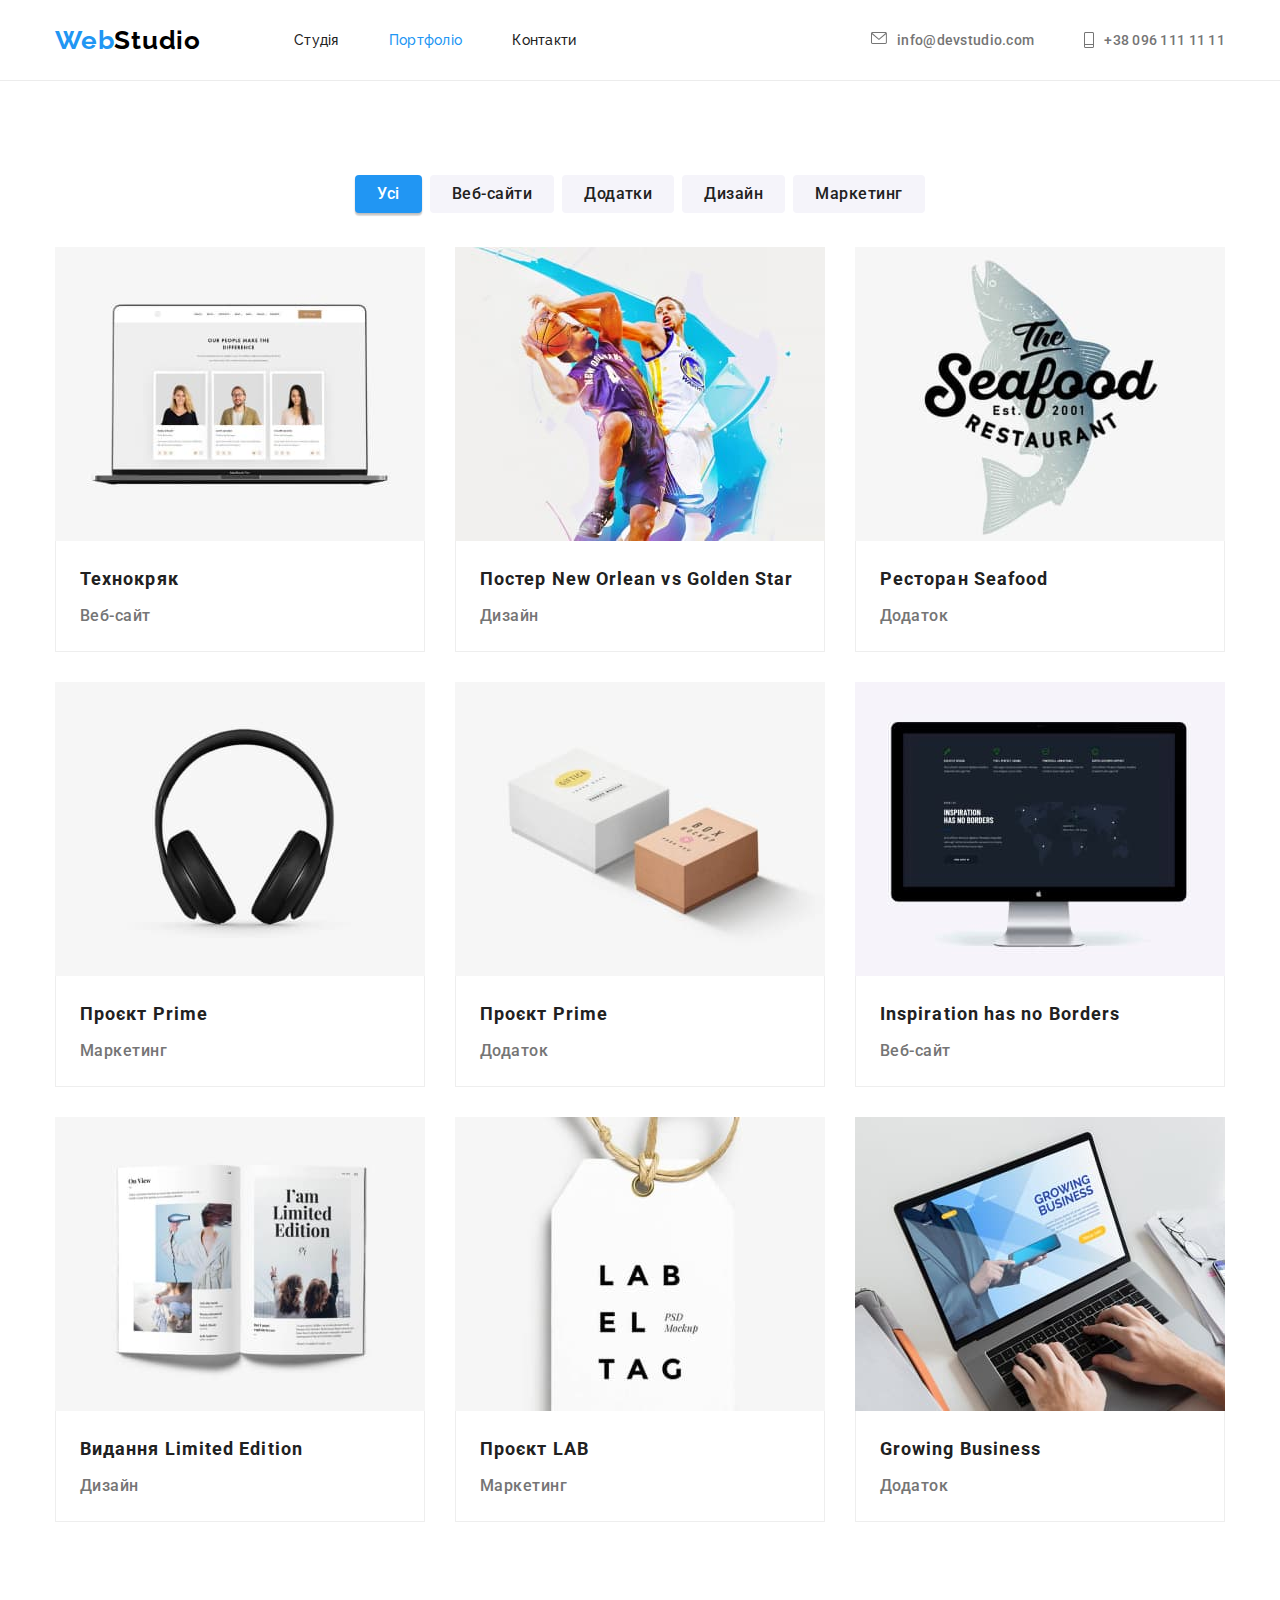
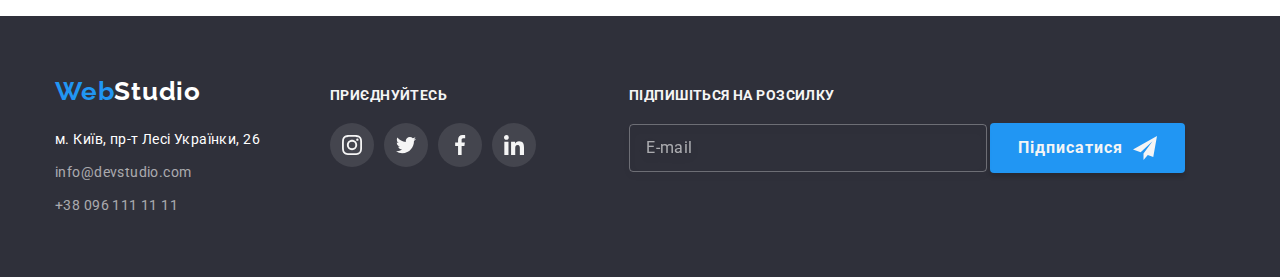
==== portfolio.html @ 1e60bfda "Initial commit" ====
<!DOCTYPE html>
<html lang="uk">
  <head>
    <meta charset="UTF-8" />
    <meta http-equiv="X-UA-Compatible" content="IE=edge" />
    <meta name="viewport" content="width=device-width, initial-scale=1.0" />
    <title>Портфоліо</title>
     <!--Fonts-->
     <link rel="preconnect" href="https://fonts.googleapis.com" />
    <link rel="preconnect" href="https://fonts.gstatic.com" crossorigin />
    <link
      href="https://fonts.googleapis.com/css2?family=Raleway:wght@700&family=Roboto:wght@400;500;700;900&display=swap"
      rel="stylesheet"
    />
    <link rel="stylesheet" href="./css/modern-normalize.css">
   <!--Portfolio styles-->
     <link rel="stylesheet" href="./css/portfolio.css">
  </head>
  <body class="body">
    <!--Шапка сторінки-->
    <header class="header">
      <div class="container header-container">
      <nav class="header-nav">
        <a class="menu-link current" href="logo">Web<span class="menu-link">Studio</span></a>
        <ul class="list header-list">
          <li class="list-item">
            <a class="link menu-link" href="./index.html">Студія</a>
          </li>
          <li class="list-item">
            <a class="link current menu-link" href="портфоліо">Портфоліо</a>
          </li>
          <li class="list-item">
            <a class="link menu-link" href="контакти">Контакти</a>
          </li>
        </ul>
      </nav>
      <ul class="list header-list list-contact">
        <li class="list-item" >
          <a class="link-item contacts-link" href="mailto:info@devstudio.com">
            <svg class="contacts-icon" width="16" height="12">
              <use href="./images/icons.svg#envelope"></use>
            </svg>info@devstudio.com</a>
        </li>
        <li class="list-item">
          <a class="link-item contacts-link" href="tel:+380961111111">
            <svg class="contacts-icon" width="10" height="16">
              <use href="./images/icons.svg#Vector"></use>
            </svg>+38 096 111 11 11</a>
        </li>
      </ul>
    </div>
    </header>
    <main>
       <!--Портфоліо-->
      <section class="section group">
        <div class="container">
        <h1 class="visually-hidden">Портфоліо</h1>
        <ul class="list list-group item-group">
          <li class="list-item"><button class="btn current" type="button">Усі</button></li>
          <li class="list-item"><button class="btn" type="button">Веб-сайти</button></li>
          <li class="list-item"><button class="btn" type="button">Додатки</button></li>
          <li class="list-item"><button class="btn" type="button">Дизайн</button></li>
          <li class="list-item"><button class="btn" type="button">Маркетинг</button></li>
        </ul>
        <ul class="list list-section container flex-container">
          <li class="list-item-group flex-element">
            <a class="link-group"
            href=""
        target="_blank"
        rel="noopener noreferrer">
        <div class="thumb">
            <img class="img"
              src="./images/portfolio/img-1.jpg"
              alt="три фотографії на екрані ноутбука, дівчина-хлопець-дівчина "
              width="370"
              height="294"
            />
            <div class="overlay">
              <p class="overlay-desc">Ресурс пропонує комплексні пропозиції з різним рівнем функціоналу та сервісів. Все це дозволить відвідувачу отримати вичерпні відомості про компанію чи приватну особу.</p>
            </div>
          </div>
            <div class="group-nav">
            <h2 class="main-title flex-main">Технокряк</h2>
            <p class="title flex-title">Веб-сайт</p>
          </div>
        </a>
          </li>
          <li class="list-item-group flex-element">
            <a class="link-group"
            href=""
        target="_blank"
        rel="noopener noreferrer">
        <div class="thumb">
            <img class="img"
              src="./images/portfolio/img-2.jpg"
              alt="Два баскетболіста у одного в руках м'яч"
              width="370"
              height="294"
            />
            <div class="overlay">
              <p class="overlay-desc">Ресурс пропонує комплексні пропозиції з різним рівнем функціоналу та сервісів. Все це дозволить відвідувачу отримати вичерпні відомості про компанію чи приватну особу.</p>
            </div>
          </div>
            <div class="group-nav">
            <h2 class="main-title flex-main">Постер New Orlean vs Golden Star</h2>
            <p class="title flex-title">Дизайн</p>
          </div>
          </a>
          </li>
          <li class="list-item-group flex-element">
            <a class="link-group"
            href=""
        target="_blank"
        rel="noopener noreferrer">
        <div class="thumb">
            <img class="img"
              src="./images/portfolio/img-3.jpg"
              alt="логотип ресторану SeaFood"
              width="370"
              height="294"
            />
            <div class="overlay">
              <p class="overlay-desc">Ресурс пропонує комплексні пропозиції з різним рівнем функціоналу та сервісів. Все це дозволить відвідувачу отримати вичерпні відомості про компанію чи приватну особу.</p>
            </div>
          </div>
            <div class="group-nav">
            <h2 class="main-title flex-main">Ресторан Seafood</h2>
            <p class="title flex-title">Додаток</p>
          </div>
          </a>
          </li>
          <li class="list-item-group flex-element">
            <a class="link-group"
            href=""
        target="_blank"
        rel="noopener noreferrer">
        <div class="thumb">
            <img class="img"
              src="./images/portfolio/img-4.jpg"
              alt="Чорні навушники"
              width="370"
              height="294"
            />
            <div class="overlay">
              <p class="overlay-desc">Ресурс пропонує комплексні пропозиції з різним рівнем функціоналу та сервісів. Все це дозволить відвідувачу отримати вичерпні відомості про компанію чи приватну особу.</p>
            </div>
          </div>
            <div class="group-nav">
            <h2 class="main-title flex-main">Проєкт Prime</h2>
            <p class="title flex-title">Маркетинг</p>
          </div>
          </a>
          </li>
          <li class="list-item-group flex-element">
            <a class="link-group"
            href=""
        target="_blank"
        rel="noopener noreferrer">
        <div class="thumb">
            <img class="img"
              src="./images/portfolio/img-5.jpg"
              alt="Дві коробки біла та коричнева"
              width="370"
              height="294"
            />
            <div class="overlay">
              <p class="overlay-desc">Ресурс пропонує комплексні пропозиції з різним рівнем функціоналу та сервісів. Все це дозволить відвідувачу отримати вичерпні відомості про компанію чи приватну особу.</p>
            </div>
          </div>
            <div class="group-nav">
            <h2 class="main-title flex-main">Проєкт Prime</h2>
            <p class="title flex-title">Додаток</p>
          </div>
          </a>
          </li>
          <li class="list-item-group flex-element">
            <a class="link-group"
            href=""
        target="_blank"
        rel="noopener noreferrer">
        <div class="thumb">
            <img class="img"
              src="./images/portfolio/img-6.jpg"
              alt="Монітор комп'ютера"
              width="370"
              height="294"
            />
            <div class="overlay">
              <p class="overlay-desc">Ресурс пропонує комплексні пропозиції з різним рівнем функціоналу та сервісів. Все це дозволить відвідувачу отримати вичерпні відомості про компанію чи приватну особу.</p>
            </div>
          </div>
            <div class="group-nav">
            <h2 class="main-title flex-main">Inspiration has no Borders</h2>
            <p class="title flex-title">Веб-сайт</p>
          </div>
          </a>
          </li>
          <li class="list-item-group flex-element">
            <a class="link-group"
            href=""
        target="_blank"
        rel="noopener noreferrer">
        <div class="thumb">
            <img class="img"
              src="./images/portfolio/img-7.jpg"
              alt="Розворот книги, відкрита книга"
              width="370"
              height="294"
            />
            <div class="overlay">
              <p class="overlay-desc">Ресурс пропонує комплексні пропозиції з різним рівнем функціоналу та сервісів. Все це дозволить відвідувачу отримати вичерпні відомості про компанію чи приватну особу.</p>
            </div>
          </div>
            <div class="group-nav">
            <h2 class="main-title flex-main">Видання Limited Edition</h2>
            <p class="title flex-title">Дизайн</p>
          </div>
          </a>
          </li>
          <li class="list-item-group flex-element">
            <a class="link-group"
            href=""
        target="_blank"
        rel="noopener noreferrer">
        <div class="thumb">
            <img class="img"
              src="./images/portfolio/img-8.jpg"
              alt="Ярлик Lab El Tag"
              width="370"
              height="294"
            />
            <div class="overlay">
              <p class="overlay-desc">Ресурс пропонує комплексні пропозиції з різним рівнем функціоналу та сервісів. Все це дозволить відвідувачу отримати вичерпні відомості про компанію чи приватну особу.</p>
            </div>
          </div>
            <div class="group-nav">
            <h2 class="main-title flex-main">Проєкт LAB</h2>
            <p class="title flex-title">Маркетинг</p>
          </div>
          </a>
          </li>
          <li class="list-item-group flex-element ">
            <a class="link-group"
            href=""
        target="_blank"
        rel="noopener noreferrer">
        <div class="thumb">
            <img class="img"
              src="./images/portfolio/img-9.jpg"
              alt="Відкритий ноутбук, руки на клавіатурі"
              width="370"
              height="294"
            />
            <div class="overlay">
              <p class="overlay-desc">Ресурс пропонує комплексні пропозиції з різним рівнем функціоналу та сервісів. Все це дозволить відвідувачу отримати вичерпні відомості про компанію чи приватну особу.</p>
            </div>
          </div>
            <div class="group-nav">
            <h2 class="main-title flex-main">Growing Business</h2>
            <p class="title flex-title">Додаток</p>
          </div>
          </li>
        </ul>
      </div>
      </section>
    </main>
    <footer class="footer">
      <div class="container footer-nav">
        <div>
      <a class="footer-main active" href="logo"
        >Web<span class="footer-main">Studio</span></a>
      <address class="contacts-adress">
        <ul class="list">
        <li class="footer-list-item">
            <a class="footer-link"
              href="https://goo.gl/maps/s3Mqh6uCzs6kodaZ7"
              target="_blank"
              rel="noopener no referrer"
              >м. Київ, пр-т Лесі Українки, 26</a>
          </li>
          <li class="footer-list-item">
            <a class="footer-link-item" href="mailto:info@devstudio.com"
              >info@devstudio.com</a>
          </li>
          <li class="footer-list-item">
            <a class="footer-link-item" href="tel:+380961111111"
              >+38 096 111 11 11</a>
          </li>
        </ul>
      </address>
    </div>
    <div class="socials-nav">
      <p class="socials-title">Приєднуйтесь</p>
      <ul class="list socials-list">
        <li class="socials-item">
        <a class="socials-link-icon"
        href="http://instagram.com"
        target="_blank"
        rel="noopener noreferrer"
        aria-label="Instagram">
        <svg class="socials-icon" width="20" height="20">
          <use href="./images/icons.svg#instagram"></use>
        </svg>
      </a>
        </li>
        <li class="socials-item">
          <a class="socials-link-icon"
        href="http://twitter.com"
        target="_blank"
        rel="noopener noreferrer"
        aria-label="Twitter">
        <svg class="socials-icon" width="20" height="20">
          <use href="./images/icons.svg#twitter"></use>
        </svg>
      </a>
        </li>
        <li class="socials-item">
          <a class="socials-link-icon"
        href="http://facebook.com"
        target="_blank"
        rel="noopener noreferrer"
        aria-label="Facebook">
        <svg class="socials-icon" width="20" height="20">
          <use href="./images/icons.svg#facebook"></use>
        </svg>
      </a>
        </li>
        <li class="socials-item">
          <a class="socials-link-icon"
        href="http://linkedin.com"
        target="_blank"
        rel="noopener noreferrer"
        aria-label="linkedin">
        <svg class="socials-icon" width="20" height="20">
          <use href="./images/icons.svg#linkedin"></use>
        </svg>
      </a>
        </li>
      </ul>
    </div>
    <div  class="form-field">
      <p class="form-nav">Підпишіться на розсилку</p>
      <form class="form" >
      <label class="">
      <input class="form-input" type="email" name="mail" id="mail" placeholder="E-mail">
        </label>
        <button class="form-btn" type="submit">
          Підписатися<svg class="btn-icon" width="24" height="24">
            <use href="./images/icon-send.svg#icon-send"></use>
          </svg></button>
    
    </div>
  </form>
  </div>
  </footer>
  </body>
</html>
---- css/portfolio.css ----
:root {
  /*Fonts*/
  --main-font: "Roboto", sans-serif;
  --secondary-font: "Raleway", sans-serif;

  /*Text color*/
  --main-txt-cl: #212121;
  --dark-txt-cl:  #000000;
  --accent-txt-cl: #2196f3;
  --light-txt-cl: #ffffff;
  --lightgrey-txt-cl: #757575;

  /*Background color*/
  --main-bg-cl: #f5f5f5;
  --accent-bg-cl: #2196f3;
  --light-bg-cl: #ffffff;
  --secondary-light-bg-cl: #f5f4fa;
  --secondary-accent-bg-cl: #188ce8;
  --darkgrey-bg-cl: #2f303a;
  /*Others*/
  --animation: 250ms cubic-bezier(0.4, 0, 0.2, 1);
}

/*Custom styles*/


.body {
  font-family: "Roboto", sans-serif;
  font-weight: 500;
  font-size: 14px;
  line-height: calc(16 / 14);
  letter-spacing: 0.02em;
  color: var(--main-txt-cl);
}
.list {
  margin: 0;
  padding: 0;
}
.container {
  width: 1200px;
  padding-left: 15px;
  padding-right: 15px;
  margin-left: auto;
  margin-right: auto;
}

/*Утиліти*/

.list {
  padding: 0;
  margin: 0;
  list-style: none;
  text-decoration: none;
}

/*Шапка сторінки*/

.header-container {
  display: flex;
  align-items: center;
 
  
}

.header-nav{
  display: flex;
  align-items: center;
}

.header-list {
  display: flex;
  margin-left: 93px;

}
.header-list {
  gap: 50px;
}
.list-contact{
  margin-left: auto;
}
.link {
  position: relative;
}
.current::after {
content: '';
display: block;
left: 0;
bottom: 0;


position: absolute;

transition: opacity 250ms cubic-bezier(0.4, 0, 0.2, 1);

width: 100%;
height:4px ;

border-radius: 2px;
}
.menu-link:hover::after {
  content: '';
display: block;
left: 0;
bottom: 0;


position: absolute;

transition: opacity 250ms cubic-bezier(0.4, 0, 0.2, 1);

width: 100%;
height:4px ;
background: var(--accent-bg-cl);
border-radius: 2px;
}
.link.current {
  color: var(--accent-txt-cl);
  transition: color var(--animation);
}


/*Портфоліо*/

.list-group {
display: flex;
gap: 8px;
margin-bottom: 34px;
justify-content: center;

}
.section {
padding-top: 94px;
padding-bottom: 94px;

}

.thumb {
  position: relative;
  content: '';

  overflow: hidden;
}

.overlay {
  position: absolute;
  content: '';
  top: 0;
  left: 0;

  transform: translateY(100%);

  width: 100%;
  height: 100%;
  background-color: rgba(33, 150, 243, 0.9);
  transition: transform 250ms cubic-bezier(0.4, 0, 0.2, 1);
  color:var(--light-txt-cl);
}
.link-group:hover .overlay,
.link-group:focus .overlay {

  transform: translateY(0);
}
.overlay-desc {
  padding: 63px 24px;
  margin: 0;
  
 
font-weight: 400;
font-size: 18px;
line-height: calc(28 / 18);
letter-spacing: 0.03em;

color:var(--light-txt-cl);

}

.overlay:hover::after {
  transform: translateY(-50%);
}

/*flex-element*/

.flex-container {
  display: flex;
  flex-wrap: wrap;
  margin-right: -30px;
  margin-bottom: -30px;


}

 .flex-element {
 
  margin-right: 30px;
  margin-bottom: 30px;
 
}


.flex-main {
display: block;
margin: 0;
padding: 0;



}
.flex-title {
 margin: 0;
padding: 0;
margin-top: 4px;

}

/*footer*/
.footer {
  padding-top: 60px;
  padding-bottom: 60px;
}

.contacts-adress {
  margin-top: 20px;
}
.footer-nav {
  display: flex;
align-items: baseline;
}
.socials-nav {
  margin-left: 70px;

}



.footer-list-item,
.socials-item {
  text-align: left;
  display: block;

}

.footer-list-item:not(:last-child) {
  margin-bottom: 9px; 
  
}
.form {
  gap: 12px;
}
.form-nav {
  margin: 0;
  margin-bottom: 20px;
  font-weight: 700;
  font-size: 14px;
  line-height: calc(16 / 14);
  letter-spacing: 0.03em;
  text-transform: uppercase;

  color: var(--main-bg-cl);
}
.options {
  padding: 0;
  margin: 0;
  width: 570px;
}
.options-mail {
  position: absolute;
  display: flex;
  padding: 0;
  margin: 0;

  gap: 12px;
  text-decoration: none;
}
.form-field {
  width: 570px;
  margin-left: 93px;
}

.form-field input {
  width: 358px;
  margin: 0;

  padding-top: 15px;
  padding-bottom: 15px;
  padding-left: 16px;

  border: 1px solid rgba(255, 255, 255, 0.3);
  filter: drop-shadow(0px 4px 4px rgba(0, 0, 0, 0.15));
  border-radius: 4px;
  background-color: inherit;
  transition: border-color var(--animation);
}
.form-field input:hover {
  border-color: var(--accent-bg-cl);
}

.form-field input::placeholder {
  font-family: inherit;
  font-style: normal;
  font-weight: 400;
  font-size: 16px;
  line-height: var(20 / 16);
  display: flex;
  align-items: center;
  letter-spacing: 0.03em;

  color: rgba(255, 255, 255, 0.6);
}

.form-btn {
  display: inline-flex;
  font-family: inherit;
  font-weight: 700;
  font-size: 16px;
  line-height: calc(30 / 16);
  cursor: pointer;
  border: none;
  padding: 10px 28px;
  

  align-items: center;
  text-align: center;
  letter-spacing: 0.06em;

  color: var(--main-bg-cl);
  background-color: var(--accent-bg-cl);
  box-shadow: 0px 4px 4px rgba(0, 0, 0, 0.15);
  border-radius: 4px;
  transition: background-color var(--animation);
}
.form-btn:hover,
.form-btn:focus {
  background-color: var(--secondary-accent-bg-cl);
}
.btn-icon {
  
  fill: currentColor;
  margin-left: 10px;
}


.form-email {
  display: flex;
}
/*icons*/
.contacts-link {
  display: flex;
  gap: 10px;
  justify-content: center;
  text-align: center;
  color: var(--light-txt-cl);
}
.contacts-icon {
  fill: currentColor;
  
}
.contacts-link {
  padding-top: 32px;
  padding-bottom: 32px;
}


/*Шапка сторінки*/

.header {
  background-color: var(--main-font);
  border-bottom: 1px solid #ECECEC;
}


.header .link {
  display: block;
  padding-top: 32px;
  padding-bottom: 32px;

  text-decoration: none;
  font-weight: 500;
  font-size: 14px;
  line-height: calc(16 / 14);
  letter-spacing: 0.02em;
  color: var(--main-txt-cl);
  transition: color var(--animation);
}
.header .link:hover,
.header .link:focus {
  color: var(--accent-txt-cl);
}

.link-item:hover,
.link-item:focus {
  color: var(--accent-txt-cl);
}
.link-item {
  color: var(--lightgrey-txt-cl);
  text-decoration: none;
  transition: color var(--animation);
}

.menu-link {
  font-family: "Raleway", sans-serif;
  text-decoration: none;
  font-weight: 700;
  font-size: 26px;
  line-height: calc(31 / 26);
  letter-spacing: 0.03em;
  color:var(--dark-txt-cl);
}

.menu-link.current,
.link .current {
  color: var(--accent-txt-cl);
}

.list {
  list-style: none;
}

/*Портфоліо*/

.visually-hidden {
  position: absolute;
  white-space: nowrap;
  width: 1px;
  height: 1px;
  overflow: hidden;
  border: 0;
  padding: 0;
  clip: rect(0 0 0 0);
  clip-path: inset(50%);
  margin: -1px;
}
.btn {
  display: inline-block;
  padding: 6px 22px;
  border: none;


  font-family: inherit;
  cursor: pointer;
  font-weight: 500;
  background:var(--secondary-light-bg-cl);
  border-radius: 4px;
  font-size: 16px;
  line-height: calc(26 / 16);
  text-align: center;
  letter-spacing: 0.03em;
  color: var(--main-txt-cl);
  transition: color var(--animation), background-color var(--animation), box-shadow var(--animation);
}
.btn:hover,
.btn:focus {
  background-color: var(--secondary-accent-bg-cl);
}

.btn.current {
  background: var(--accent-bg-cl);
  box-shadow: 0px 3px 1px rgba(0, 0, 0, 0.1), 0px 1px 2px rgba(0, 0, 0, 0.08),
    0px 2px 2px rgba(0, 0, 0, 0.12);
  color: var(--light-txt-cl);
}

.list-item-group {
  width: 370px;
  margin-right: 30px;
  margin-bottom: 30px;

}
.group-nav  {
  padding: 20px 24px;
  border-bottom: 1px solid #EEEEEE;
   border-left: 1px solid #EEEEEE;
   border-right: 1px solid #EEEEEE;
   
  }
  .link-group {
    display: block;
    text-decoration: none;
    transition: box-schadow var(--animation);
  }
  .link-group:hover,
  .link-group:focus {
    box-shadow: 0px 1px 1px rgba(0, 0, 0, 0.12), 0px 4px 4px rgba(0, 0, 0, 0.06), 1px 4px 6px rgba(0, 0, 0, 0.16); 
  }
  .img {
    display: block;
  }

 

.main-title {
  font-family: inherit;
  font-weight: 700;
  font-size: 18px;
  line-height: calc(36 / 18);
  letter-spacing: 0.06em;
  color: var(--main-txt-cl);
 
}

.title {
  font-size: 16px;
  line-height: calc(30 / 16);
  letter-spacing: 0.03em;
  color: var(--lightgrey-txt-cl);
}

/*footer*/
.footer {
  background: var(--darkgrey-bg-cl);
  padding-top: 60px;
  padding-bottom: 60px;
}
.footer-main {
  font-family: "Raleway", sans-serif;
  text-decoration: none;
  font-weight: 700;
  font-size: 26px;
  line-height: calc(31 / 26);
  letter-spacing: 0.03em;
  color: var(--light-txt-cl);
}
.footer-main.active {
  color: var(--accent-txt-cl);
}
.footer-list-item {
  list-style: none;
}

.footer-link,
.footer-link-item {
  font-style: normal;
  text-decoration: none;
  font-weight: 400;
  font-size: 14px;
  line-height: calc(24 / 14);
  letter-spacing: 0.03em;
  color: var(--light-txt-cl);
}
.footer-link-item {
  color: rgba(255, 255, 255, 0.6);
  transition: color var(--animation);
}
.footer-link-item:hover,
.footer-link-item:focus {
  color: var(--accent-txt-cl);
}
/*social*/
.socials-list {
  display: flex;
  gap: 10px;

}
.footer-section {
  display: flex;

}
.socials-section {
  margin-left: 70px;
}
.socials-link-icon {
  display: flex;
  width: 44px;
  height: 44px;
 color:var(--main-bg-cl);
 background-color:rgba(255, 255, 255, 0.1);
  justify-content: center;
  align-items: center;
  border-radius: 50%;
  transition: background-color var(--animation);
}
.socials-link-icon:hover,
.socials-link-icon:focus {
  background-color: var(--accent-txt-cl);

}
.socials-link-icon.current {
  background-color: var(--accent-bg-cl);
}
.socials-list {
  display: flex;
  gap: 10px;

}
.socials-title {
  color: var(--main-bg-cl);
  font-family: 'Roboto';
font-style: normal;
font-weight: 700;
font-size: 14px;
line-height: 16px;
letter-spacing: 0.03em;
text-transform: uppercase;
margin-top: 0;
margin-bottom: 20px;

}
.socials-icon{
  fill: currentColor;
}
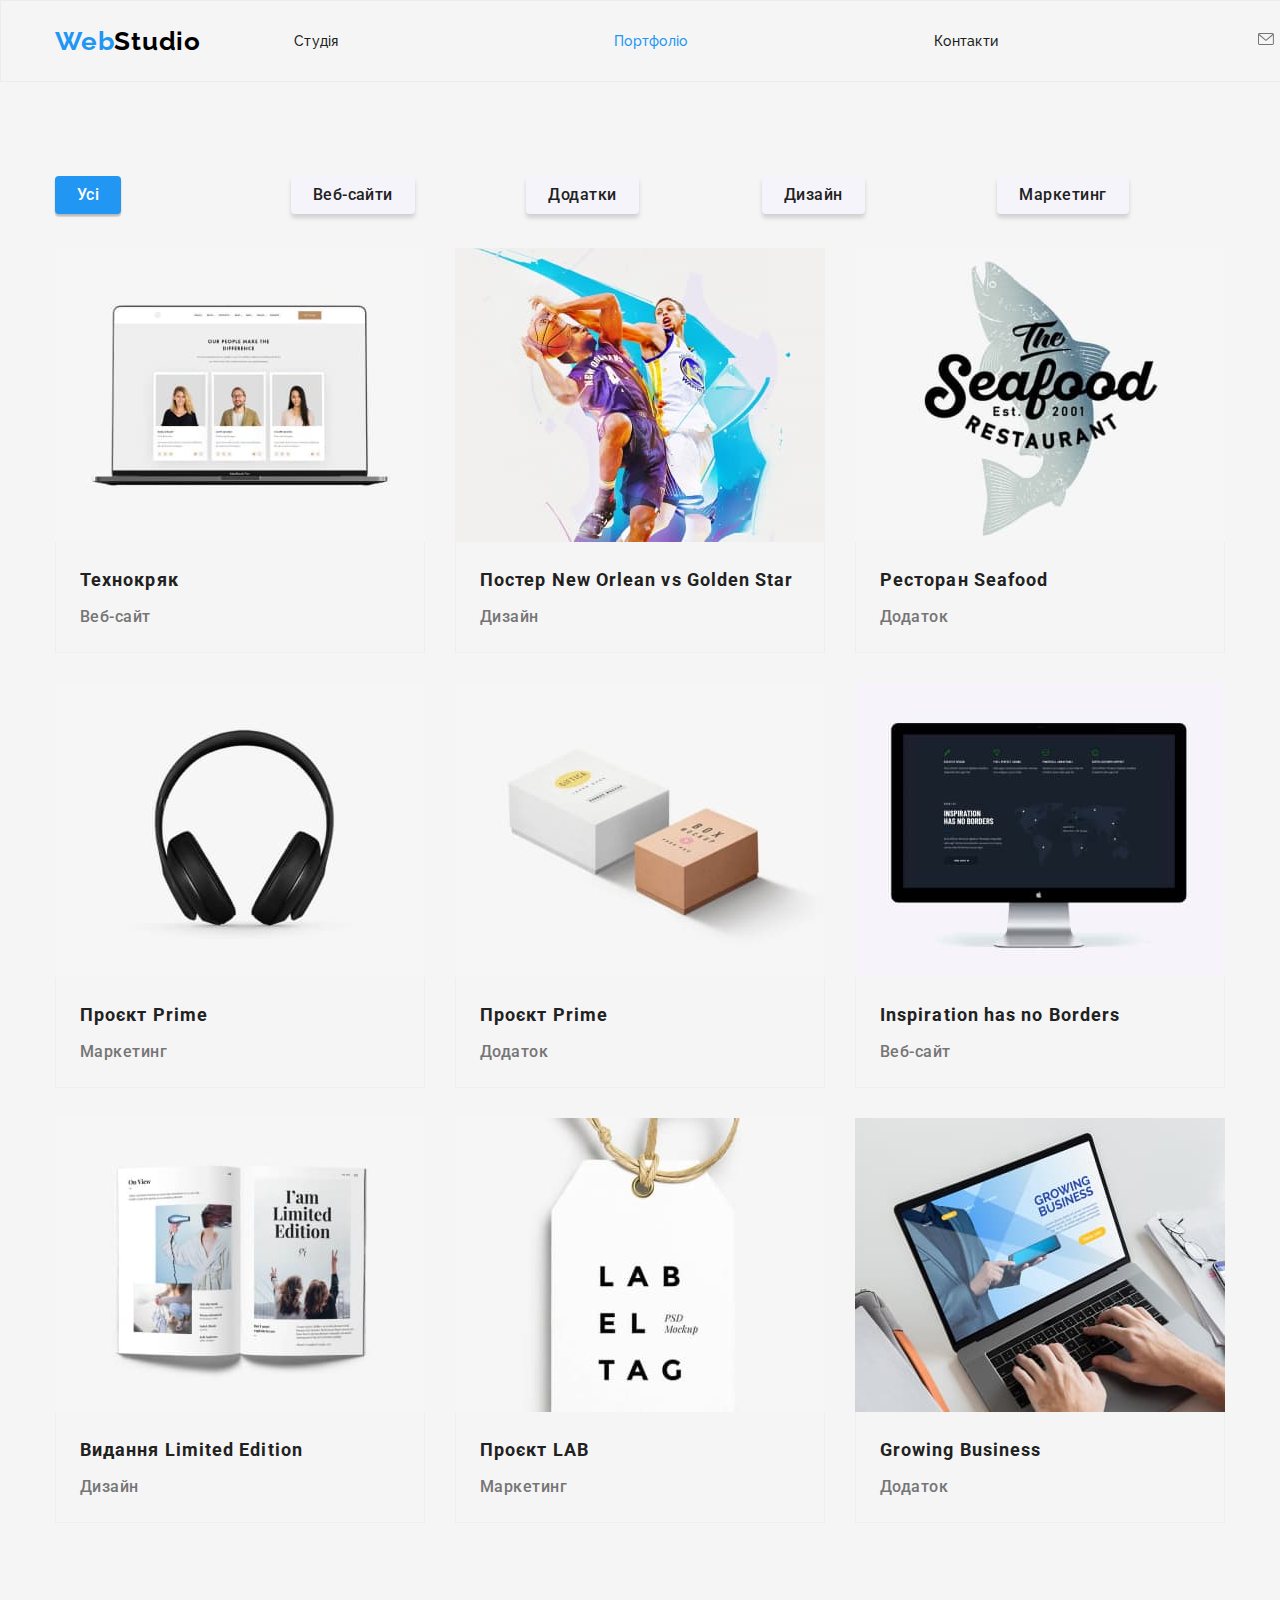
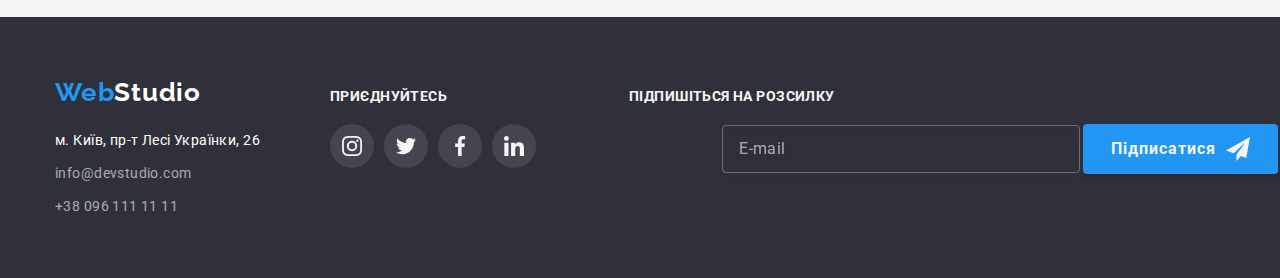
==== commit c68f03ab: "add" ====
--- a/portfolio.html
+++ b/portfolio.html
@@ -12,8 +12,10 @@
       href="https://fonts.googleapis.com/css2?family=Raleway:wght@700&family=Roboto:wght@400;500;700;900&display=swap"
       rel="stylesheet"
     />
+
     <link rel="stylesheet" href="./css/modern-normalize.css">
    <!--Portfolio styles-->
+   <link rel="stylesheet" href="./css/main.min.css"/>
      <link rel="stylesheet" href="./css/portfolio.css">
   </head>
   <body class="body">
--- a/css/main.min.css
+++ b/css/main.min.css
@@ -0,0 +1 @@
+:root{--main-font: "Roboto", sans-serif;--secondary-font: "Raleway", sans-serif;--main-txt-cl: #212121;--second-txt-cl: #000000;--light-txt-cl: #757575;--accent-txt-cl: #2196f3;--second-light-txt-cl: #afb1b8;--main-bg-cl: #ffffff;--secondary-bg-cl: #2f303a;--accent-bg-cl: #2196f3;--secondary-accent-bg-cl: #188ce8;--light-bg-cl: #f5f4fa;--animation: 250ms cubic-bezier(0.4, 0, 0.2, 1)}.body{color:var(--main-txt-cl);background-color:var(--main-bg-cl);letter-spacing:.03em;font-family:"Roboto",sans-serif;text-decoration:none}.list{margin:0;padding:0}.header{background:var(--main-bg-cl);border:1px solid #ececec}.list{padding:0;margin:0;list-style:none;text-decoration:none}.container{width:1200px;padding-left:15px;padding-right:15px;margin-left:auto;margin-right:auto}.header__container{display:-webkit-box;display:-ms-flexbox;display:flex;-webkit-box-align:center;-ms-flex-align:center;align-items:center}.visually-hidden{position:absolute;white-space:nowrap;width:1px;height:1px;overflow:hidden;border:0;padding:0;clip:rect(0 0 0 0);-webkit-clip-path:inset(50%);clip-path:inset(50%);margin:-1px}.container{width:1200px;padding-left:15px;padding-right:15px;margin-left:auto;margin-right:auto}.nav{display:-webkit-box;display:-ms-flexbox;display:flex;-webkit-box-align:center;-ms-flex-align:center;align-items:center}.nav__list{display:-webkit-box;display:-ms-flexbox;display:flex;margin-left:93px;gap:50px}.nav__list--contacts{margin-left:auto}.nav__link{display:block;padding-top:32px;padding-bottom:32px;color:var(--main-txt-cl);text-decoration:none;font-weight:500;font-size:14px;line-height:1.1428571429;letter-spacing:.02em;-webkit-transition:color var(--animation);transition:color var(--animation)}.nav__item{position:relative}.nav__item--socials{text-align:left;display:block}.nav__link:hover::after{position:absolute;left:0;bottom:-1px;-webkit-transition:opacity 250ms cubic-bezier(0.4, 0, 0.2, 1);transition:opacity 250ms cubic-bezier(0.4, 0, 0.2, 1);content:"";display:block;width:100%;height:4px;background-color:var(--accent-txt-cl);border-radius:2px}.nav__contacts{padding-top:32px;padding-bottom:32px}.nav__contacts--link.link{display:-webkit-box;display:-ms-flexbox;display:flex;gap:10px;-webkit-box-pack:center;-ms-flex-pack:center;justify-content:center;-webkit-box-align:center;-ms-flex-align:center;align-items:center;color:var(--light-txt-cl)}.nav__contacts--link.link{color:var(--light-txt-cl);text-decoration:none;fill:currentColor;-webkit-transition:color var(--animation);transition:color var(--animation)}.nav__icon{fill:none;fill:var(--light-txt-cl);-webkit-transition:color var(--animation);transition:color var(--animation)}.nav__icon:hover,.nav__icon:focus{color:var(--accent-txt-cl)}.nav__icon--contacts{fill:currentColor}.nav__logo{font-family:"Raleway",sans-serif;text-decoration:none;font-weight:700;font-size:26px;line-height:1.1923076923;letter-spacing:.03em;color:var(--second-txt-cl)}.nav__logo.current{color:var(--accent-txt-cl)}.header .nav__link{display:block;padding-top:32px;padding-bottom:32px;color:var(--main-txt-cl);text-decoration:none;font-weight:500;font-size:14px;line-height:1.1428571429;letter-spacing:.02em;-webkit-transition:color var(--animation);transition:color var(--animation)}.header .link:hover,.header .link:focus{color:var(--accent-txt-cl)}.link.current{color:var(--accent-txt-cl);-webkit-transition:color var(--animation);transition:color var(--animation)}.current::after{position:absolute;left:0;bottom:-1px;-webkit-transition:opacity 250ms cubic-bezier(0.4, 0, 0.2, 1);transition:opacity 250ms cubic-bezier(0.4, 0, 0.2, 1);content:"";display:block;width:100%;height:4px;border-radius:2px}.section__nav{width:1600px;height:600px;padding-top:200px;padding-bottom:200px;margin-left:auto;margin-right:auto;background-image:-webkit-gradient(linear, left top, right top, from(rgba(47, 48, 58, 0.4)), to(rgba(47, 48, 58, 0.4))),url(../images/backgroundimage.jpg);background-image:linear-gradient(to right, rgba(47, 48, 58, 0.4), rgba(47, 48, 58, 0.4)),url(../images/backgroundimage.jpg);background-repeat:no-repeat;background-size:cover;background-position:center;background-color:var(--secondary-bg-cl);text-align:center}.section__nav--title{font-family:"Roboto",sans-serif;font-style:normal;text-transform:uppercase;font-weight:900;font-size:44px;line-height:1.3636363636;letter-spacing:.06em;color:var(--main-bg-cl);margin-bottom:30px;width:700px;margin-left:auto;margin-right:auto}.section__nav--title{margin-bottom:30px;margin-top:0;text-align:center}.section__feature{padding-top:94px}.section__feature-list{display:-webkit-box;display:-ms-flexbox;display:flex;gap:30px}.section__feature-item{width:260px}.section{padding-top:94px;padding-bottom:94px}.section__title{font-family:"Roboto",sans-serif;font-size:36px;line-height:1.1666666667;color:var(--main-txt-cl);letter-spacing:.03em;color:var(--main-txt-cl)}.section__title{padding:0;margin:0;text-align:center;margin-bottom:50px}.section__team{background:var(--light-bg-cl)}.btn{display:inline-block;padding:10px 32px;text-align:center;border:none;background-color:var(--accent-bg-cl);-webkit-box-shadow:0px 4px 4px rgba(0,0,0,.15);box-shadow:0px 4px 4px rgba(0,0,0,.15);border-radius:4px;cursor:pointer;font-family:inherit;font-weight:700;font-size:16px;line-height:1.875;letter-spacing:.06em;color:var(--main-bg-cl);-webkit-transition:background-color var(--animation);transition:background-color var(--animation)}.btn:hover,.btn:focus{background-color:var(--secondary-accent-bg-cl)}.form__btn{display:-webkit-inline-box;display:-ms-inline-flexbox;display:inline-flex;font-family:inherit;font-weight:700;font-size:16px;line-height:1.875;cursor:pointer;border:none;padding:10px 28px;-webkit-box-align:center;-ms-flex-align:center;align-items:center;text-align:center;letter-spacing:.06em;color:var(--main-bg-cl);background-color:var(--accent-bg-cl);-webkit-box-shadow:0px 4px 4px rgba(0,0,0,.15);box-shadow:0px 4px 4px rgba(0,0,0,.15);border-radius:4px;-webkit-transition:background-color var(--animation);transition:background-color var(--animation)}.form__btn__btn:hover,.form__btn__btn:focus{background-color:var(--secondary-accent-bg-cl)}.btn__icon{fill:currentColor;margin-left:10px}.list-item{display:block;color:var(--light-txt-cl);text-decoration:none;-webkit-transition:color var(--animation);transition:color var(--animation)}.list-item .nav__contacts--link:hover,.list-item .list-item .nav__contacts--link:focus{color:var(--accent-txt-cl)}.list-item{background:var(--main-bg-cl);width:270px}.list-item__icon{display:-webkit-box;display:-ms-flexbox;display:flex;height:120px;-webkit-box-pack:center;-ms-flex-pack:center;justify-content:center;-webkit-box-align:center;-ms-flex-align:center;align-items:center;background-color:var(--light-bg-cl);border-radius:4px;margin-bottom:30px}.list-item__title{margin-top:0}.list-item__title{font-family:"Roboto",sans-serif;font-size:14px;text-transform:uppercase;line-height:1.1428571429;color:var(--main-txt-cl)}.list-item__list{margin:0}.list-item__list{font-size:14px;line-height:1.7142857143;color:var(--light-txt-cl);font-family:"Roboto",sans-serif;font-style:normal;letter-spacing:.03em}.list-item__group{width:370px}.list-item__img{display:block}.thumb{content:"";position:relative}.thumb__img{display:block}.overlay{content:"";position:absolute;top:75%;left:0;width:100%;height:25%;background-color:rgba(47,48,58,.8);display:-webkit-box;display:-ms-flexbox;display:flex;-webkit-box-pack:center;-ms-flex-pack:center;justify-content:center;-webkit-box-align:center;-ms-flex-align:center;align-items:center}.overlay__name{margin:0;font-style:normal;font-weight:700;font-size:14px;line-height:1.1428571429;text-align:center;letter-spacing:.03em;text-transform:uppercase;color:var(--main-bg-cl)}.team{padding:30px;-webkit-box-shadow:0px 1px 3px rgba(0,0,0,.12),0px 1px 1px rgba(0,0,0,.14),0px 2px 1px rgba(0,0,0,.2);box-shadow:0px 1px 3px rgba(0,0,0,.12),0px 1px 1px rgba(0,0,0,.14),0px 2px 1px rgba(0,0,0,.2);border-radius:0px 0px 4px 4px}.team__name{font-family:"Roboto",sans-serif;font-style:normal;font-weight:500;letter-spacing:.03em;font-size:16px;line-height:1.1875;margin:0;text-align:center;color:var(--main-txt-cl)}.team__position{font-family:"Roboto",sans-serif;font-style:normal;font-size:16px;line-height:1.1875;color:var(--light-txt-cl);letter-spacing:.03em;margin-top:10px;margin-bottom:16px;text-align:center}.socials{display:-webkit-box;display:-ms-flexbox;display:flex;gap:10px;padding:0;-webkit-box-pack:center;-ms-flex-pack:center;justify-content:center;text-align:center}.socials__item{list-style:none;text-align:left;display:block}.socials__link{display:-webkit-box;display:-ms-flexbox;display:flex;width:44px;height:44px;color:var(--second-light-txt-cl);background-color:var(--main-bg-cl);-webkit-box-pack:center;-ms-flex-pack:center;justify-content:center;-webkit-box-align:center;-ms-flex-align:center;align-items:center;-webkit-transition:color var(--animation),background-color var(--animation);transition:color var(--animation),background-color var(--animation);border-radius:50%}.socials__link:hover,.socials__link:focus{color:var(--main-bg-cl);background-color:var(--accent-bg-cl)}.socials__icon{fill:currentColor}.socials__link--icon{display:-webkit-box;display:-ms-flexbox;display:flex;width:44px;height:44px;color:var(--main-bg-cl);background-color:rgba(255,255,255,.1);-webkit-box-pack:center;-ms-flex-pack:center;justify-content:center;-webkit-box-align:center;-ms-flex-align:center;align-items:center;border-radius:50%;-webkit-transition:background-color var(--animation);transition:background-color var(--animation)}.socials__link--icon:hover,.socials__link--icon:focus{background-color:var(--accent-txt-cl)}.socials__link--icon.current{background-color:var(--accent-bg-cl)}.socials__title{color:var(--main-bg-cl);font-family:"Roboto";font-style:normal;font-weight:700;font-size:14px;line-height:16px;letter-spacing:.03em;text-transform:uppercase;margin-top:0;margin-bottom:20px}.socials__list{display:-webkit-box;display:-ms-flexbox;display:flex;gap:10px}.socials__nav{margin-left:70px}.clients{display:-webkit-box;display:-ms-flexbox;display:flex;margin:0;padding:0;gap:30px;-webkit-box-pack:center;-ms-flex-pack:center;justify-content:center}.clients__item{list-style:none;width:170px;height:92px}.clients__link{display:-webkit-box;display:-ms-flexbox;display:flex;width:100%;height:100%;color:var(--second-light-txt-cl);-webkit-box-pack:center;-ms-flex-pack:center;justify-content:center;-webkit-box-align:center;-ms-flex-align:center;align-items:center;-webkit-box-sizing:border-box;box-sizing:border-box;border:1px solid #afb1b8;border-radius:4px;-webkit-transition:color var(--animation),border-color var(--animation);transition:color var(--animation),border-color var(--animation)}.clients__link:hover,.clients__link:focus{color:var(--accent-bg-cl);border-color:var(--accent-bg-cl)}.footer{background:var(--secondary-bg-cl);padding-top:60px;padding-bottom:60px}.footer__nav{display:-webkit-box;display:-ms-flexbox;display:flex;-webkit-box-align:baseline;-ms-flex-align:baseline;align-items:baseline}.footer__logo{font-family:"Raleway",sans-serif;font-style:normal;text-decoration:none;font-weight:700;font-size:26px;line-height:1.1923076923;letter-spacing:.03em;color:var(--main-bg-cl)}.footer__logo.active{color:var(--accent-txt-cl)}.adress{margin-top:20px}.adress__item{text-align:left;display:block}.adress__item:not(:last-child){margin-bottom:9px}.adress__link{font-family:"Roboto",sans-serif;font-style:normal;text-decoration:none;font-size:14px;line-height:1.7142857143;letter-spacing:.03em;color:var(--main-bg-cl)}.adress__contacts{font-family:"Roboto",sans-serif;font-style:normal;text-decoration:none;font-size:14px;line-height:1.7142857143;letter-spacing:.03em;color:var(--main-bg-cl)}.adress__contacts{color:rgba(255,255,255,.6);-webkit-transition:color var(--animation);transition:color var(--animation)}.adress__contacts:hover,.adress__contacts:focus{color:var(--accent-txt-cl)}.form{width:570px;margin-left:93px}.form__nav{margin:0;margin-bottom:20px;font-weight:700;font-size:14px;line-height:1.1428571429;letter-spacing:.03em;text-transform:uppercase;color:var(--main-bg-cl)}.form__field{gap:12px}.form input{width:358px;margin:0;padding-top:15px;padding-bottom:15px;padding-left:16px;border:1px solid rgba(255,255,255,.3);-webkit-filter:drop-shadow(0px 4px 4px rgba(0, 0, 0, 0.15));filter:drop-shadow(0px 4px 4px rgba(0, 0, 0, 0.15));border-radius:4px;background-color:inherit;-webkit-transition:border-color var(--animation);transition:border-color var(--animation)}.form input:hover{border-color:var(--accent-bg-cl)}.form input::-webkit-input-placeholder{font-family:inherit;font-style:normal;font-weight:400;font-size:16px;line-height:var(20/16);display:-webkit-box;display:flex;-webkit-box-align:center;align-items:center;letter-spacing:.03em;color:rgba(255,255,255,.6)}.form input::-moz-placeholder{font-family:inherit;font-style:normal;font-weight:400;font-size:16px;line-height:var(20/16);display:flex;align-items:center;letter-spacing:.03em;color:rgba(255,255,255,.6)}.form input:-ms-input-placeholder{font-family:inherit;font-style:normal;font-weight:400;font-size:16px;line-height:var(20/16);display:-ms-flexbox;display:flex;-ms-flex-align:center;align-items:center;letter-spacing:.03em;color:rgba(255,255,255,.6)}.form input::-ms-input-placeholder{font-family:inherit;font-style:normal;font-weight:400;font-size:16px;line-height:var(20/16);display:-ms-flexbox;display:flex;-ms-flex-align:center;align-items:center;letter-spacing:.03em;color:rgba(255,255,255,.6)}.form input::placeholder{font-family:inherit;font-style:normal;font-weight:400;font-size:16px;line-height:var(20/16);display:-webkit-box;display:-ms-flexbox;display:flex;-webkit-box-align:center;-ms-flex-align:center;align-items:center;letter-spacing:.03em;color:rgba(255,255,255,.6)}.backdrop{position:fixed;top:0;left:0;width:100%;height:100%;-webkit-transition:opacity var(--animation);transition:opacity var(--animation);background-color:rgba(0,0,0,.2)}.backdrop.is-hidden{opacity:0;pointer-events:none}.backdrop.is-hidden .modal{-webkit-transform:translate(-50%, -50%) scale(0.9);transform:translate(-50%, -50%) scale(0.9)}.modal{position:absolute;padding:40px;top:50%;left:50%;-webkit-transform:translate(-50%, -50%) scale(1);transform:translate(-50%, -50%) scale(1);-webkit-transition:-webkit-transform var(--animation);transition:-webkit-transform var(--animation);transition:transform var(--animation);transition:transform var(--animation), -webkit-transform var(--animation);height:581px;width:528px;background-color:var(--main-bg-cl);-webkit-box-shadow:0px 1px 3px rgba(0,0,0,.12),0px 1px 1px rgba(0,0,0,.14),0px 2px 1px rgba(0,0,0,.2);box-shadow:0px 1px 3px rgba(0,0,0,.12),0px 1px 1px rgba(0,0,0,.14),0px 2px 1px rgba(0,0,0,.2);border-radius:4px}.modal__btn--close{position:absolute;top:8px;right:8px;color:var(--second-txt-cl);background:var(--main-bg-cl);border:1px solid rgba(0,0,0,.1);cursor:pointer;-webkit-transform:background-color var(--animation);transform:background-color var(--animation)}.modal__close{display:-webkit-box;display:-ms-flexbox;display:flex;width:30px;height:30px;padding:6px;background-color:var(--main-bg-cl);-webkit-box-pack:center;-ms-flex-pack:center;justify-content:center;-webkit-box-align:center;-ms-flex-align:center;align-items:center;border-radius:50%;border:1px solid rgba(0,0,0,.1)}.modal__icon{fill:currentColor}.modal__icon:hover,.modal__icon:focus{color:var(--accent-txt-cl)}.register__form{display:block;text-align:center;margin-bottom:12px;font-family:inherit;font-style:normal;font-weight:700;font-size:20px;line-height:var(23/20);text-align:center;letter-spacing:.03em;color:var(--main-txt-cl)}.register__form--group{margin-bottom:20px}.register__form--field{position:relative;display:block}.register__form--label{display:block;font-family:inherit;font-style:normal;font-weight:400;font-size:12px;line-height:1.1666666667;letter-spacing:.01em;color:var(--light-txt-cl)}.register__form--input{width:100%;height:40px;border:1px solid rgba(33,33,33,.2);border-radius:4px;padding-left:40px;padding-right:40px;outline:rgba(0,0,0,0);-webkit-transition:border var(--animation);transition:border var(--animation)}.register__form--input:focus{border:1px solid #2196f3;border-radius:4px}.register__form--icon{position:absolute;top:63%;right:62%;-webkit-transform:translateY(-50%);transform:translateY(-50%);-webkit-transition:fill var(--animation);transition:fill var(--animation)}.register__form--input:focus+.register__form--icon{fill:var(--accent-txt-cl)}.register__form--heading{display:block;font-weight:400;font-size:12px;line-height:1.1666666667;margin-bottom:4px;letter-spacing:.01em;color:var(--light-txt-cl)}.register__form--message{display:block;width:100%;height:120px;padding:12px 16px;resize:none;outline:rgba(0,0,0,0);border:1px solid rgba(33,33,33,.2);border-radius:4px}.register__form--message::-webkit-input-placeholder{font-weight:400;font-size:12px;line-height:1.1666666667;letter-spacing:.01em;color:rgba(117,117,117,.5)}.register__form--message::-moz-placeholder{font-weight:400;font-size:12px;line-height:1.1666666667;letter-spacing:.01em;color:rgba(117,117,117,.5)}.register__form--message:-ms-input-placeholder{font-weight:400;font-size:12px;line-height:1.1666666667;letter-spacing:.01em;color:rgba(117,117,117,.5)}.register__form--message::-ms-input-placeholder{font-weight:400;font-size:12px;line-height:1.1666666667;letter-spacing:.01em;color:rgba(117,117,117,.5)}.register__form--message::placeholder{font-weight:400;font-size:12px;line-height:1.1666666667;letter-spacing:.01em;color:rgba(117,117,117,.5)}.register__form--agreement{display:-webkit-box;display:-ms-flexbox;display:flex;-webkit-box-align:center;-ms-flex-align:center;align-items:center;-webkit-box-pack:center;-ms-flex-pack:center;justify-content:center;margin-bottom:30px;gap:7px;height:24px}.register__form--checkbox:checked+.register__form--icons .icon-check{opacity:1}.register__form--checkbox:checked+.register__form--icons .icon-uncheck{opacity:0}.register__form--desk{-webkit-user-select:none;-moz-user-select:none;-ms-user-select:none;user-select:none;font-style:normal;font-weight:400;font-size:14px;line-height:var(24/14);letter-spacing:.03em;color:var(--light-txt-cl)}.register__form--link{font-style:normal;font-weight:400;font-size:14px;line-height:var(24/14);letter-spacing:.03em;-webkit-text-decoration-line:underline;text-decoration-line:underline;color:var(--accent-txt-cl)}.register__form--btn{display:block;margin:auto}.icon-check{opacity:0;-webkit-transition:opacity var(--animation);transition:opacity var(--animation)}.icon-uncheck{opacity:1;-webkit-transition:opacity var(--animation);transition:opacity var(--animation)}/*# sourceMappingURL=main.min.css.map */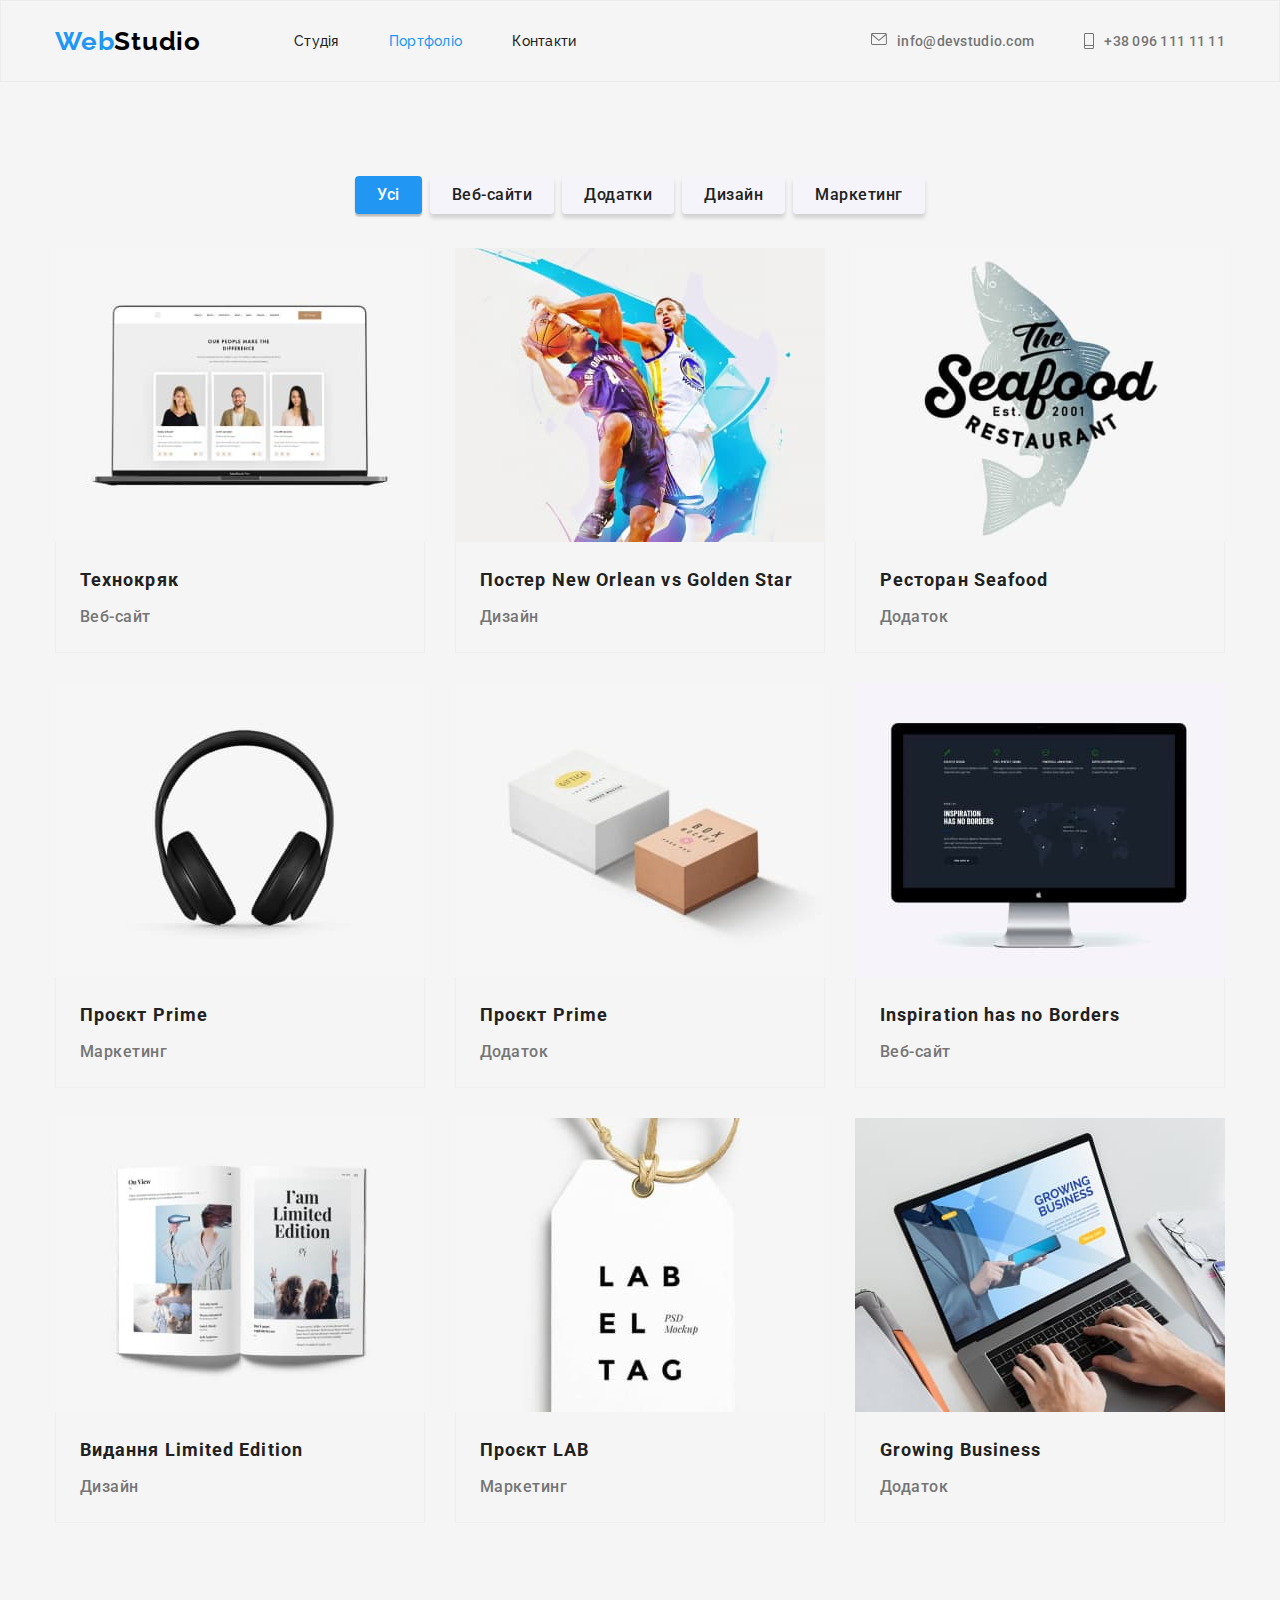
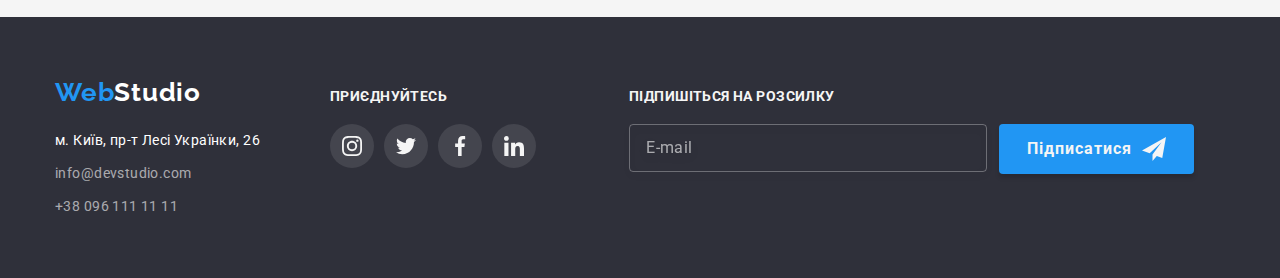
==== commit b1ab2b0c: "add" ====
--- a/portfolio.html
+++ b/portfolio.html
@@ -19,50 +19,50 @@
      <link rel="stylesheet" href="./css/portfolio.css">
   </head>
   <body class="body">
-    <!--Шапка сторінки-->
-    <header class="header">
-      <div class="container header-container">
-      <nav class="header-nav">
-        <a class="menu-link current" href="logo">Web<span class="menu-link">Studio</span></a>
-        <ul class="list header-list">
-          <li class="list-item">
-            <a class="link menu-link" href="./index.html">Студія</a>
-          </li>
-          <li class="list-item">
-            <a class="link current menu-link" href="портфоліо">Портфоліо</a>
-          </li>
-          <li class="list-item">
-            <a class="link menu-link" href="контакти">Контакти</a>
-          </li>
-        </ul>
-      </nav>
-      <ul class="list header-list list-contact">
-        <li class="list-item" >
-          <a class="link-item contacts-link" href="mailto:info@devstudio.com">
-            <svg class="contacts-icon" width="16" height="12">
-              <use href="./images/icons.svg#envelope"></use>
-            </svg>info@devstudio.com</a>
+   <!--Шапка сторінки-->
+   <header class="header">
+    <div class="container header-container">
+    <nav class="header-nav">
+      <a class="menu-link current" href="logo">Web<span class="menu-link">Studio</span></a>
+      <ul class="list header-list">
+        <li class="">
+          <a class="link menu-link" href="./index.html">Студія</a>
+        </li>
+        <li class="">
+          <a class="link current menu-link" href="портфоліо">Портфоліо</a>
         </li>
         <li class="list-item">
-          <a class="link-item contacts-link" href="tel:+380961111111">
-            <svg class="contacts-icon" width="10" height="16">
-              <use href="./images/icons.svg#Vector"></use>
-            </svg>+38 096 111 11 11</a>
+          <a class="link menu-link" href="контакти">Контакти</a>
         </li>
       </ul>
-    </div>
-    </header>
-    <main>
+    </nav>
+    <ul class="list header-list list-contact">
+      <li class="" >
+        <a class="link-item contacts-link" href="mailto:info@devstudio.com">
+          <svg class="contacts-icon" width="16" height="12">
+            <use href="./images/icons.svg#envelope"></use>
+          </svg>info@devstudio.com</a>
+      </li>
+      <li class="">
+        <a class="link-item contacts-link" href="tel:+380961111111">
+          <svg class="contacts-icon" width="10" height="16">
+            <use href="./images/icons.svg#Vector"></use>
+          </svg>+38 096 111 11 11</a>
+      </li>
+    </ul>
+  </div>
+  </header>
+  <main>
        <!--Портфоліо-->
       <section class="section group">
         <div class="container">
         <h1 class="visually-hidden">Портфоліо</h1>
         <ul class="list list-group item-group">
-          <li class="list-item"><button class="btn current" type="button">Усі</button></li>
-          <li class="list-item"><button class="btn" type="button">Веб-сайти</button></li>
-          <li class="list-item"><button class="btn" type="button">Додатки</button></li>
-          <li class="list-item"><button class="btn" type="button">Дизайн</button></li>
-          <li class="list-item"><button class="btn" type="button">Маркетинг</button></li>
+          <li class=""><button class="btn current" type="button">Усі</button></li>
+          <li class=""><button class="btn" type="button">Веб-сайти</button></li>
+          <li class=""><button class="btn" type="button">Додатки</button></li>
+          <li class=""><button class="btn" type="button">Дизайн</button></li>
+          <li class=""><button class="btn" type="button">Маркетинг</button></li>
         </ul>
         <ul class="list list-section container flex-container">
           <li class="list-item-group flex-element">
@@ -340,9 +340,10 @@
         </li>
       </ul>
     </div>
-    <div  class="form-field">
+    <!--Form-->
+    <div class="form">
       <p class="form-nav">Підпишіться на розсилку</p>
-      <form class="form" >
+      <form class="form-field" >
       <label class="">
       <input class="form-input" type="email" name="mail" id="mail" placeholder="E-mail">
         </label>
--- a/css/portfolio.css
+++ b/css/portfolio.css
@@ -243,8 +243,11 @@
   margin-bottom: 9px; 
   
 }
+/*Form*/
+
 .form {
-  gap: 12px;
+  width: 570px;
+  margin-left: 93px;
 }
 .form-nav {
   margin: 0;
@@ -257,26 +260,18 @@
 
   color: var(--main-bg-cl);
 }
-.options {
+
+.form-field {
+  position: absolute;
+  display: flex;
   padding: 0;
   margin: 0;
-  width: 570px;
-}
-.options-mail {
-  position: absolute;
-  display: flex;
-  padding: 0;
-  margin: 0;
 
   gap: 12px;
   text-decoration: none;
 }
-.form-field {
-  width: 570px;
-  margin-left: 93px;
-}
-
-.form-field input {
+
+.form input {
   width: 358px;
   margin: 0;
 
@@ -290,11 +285,11 @@
   background-color: inherit;
   transition: border-color var(--animation);
 }
-.form-field input:hover {
+.form input:hover {
   border-color: var(--accent-bg-cl);
 }
 
-.form-field input::placeholder {
+.form input::placeholder {
   font-family: inherit;
   font-style: normal;
   font-weight: 400;
@@ -339,9 +334,8 @@
 }
 
 
-.form-email {
-  display: flex;
-}
+
+
 /*icons*/
 .contacts-link {
   display: flex;
@@ -450,6 +444,7 @@
 .btn:hover,
 .btn:focus {
   background-color: var(--secondary-accent-bg-cl);
+  color:#ffffff;
 }
 
 .btn.current {
